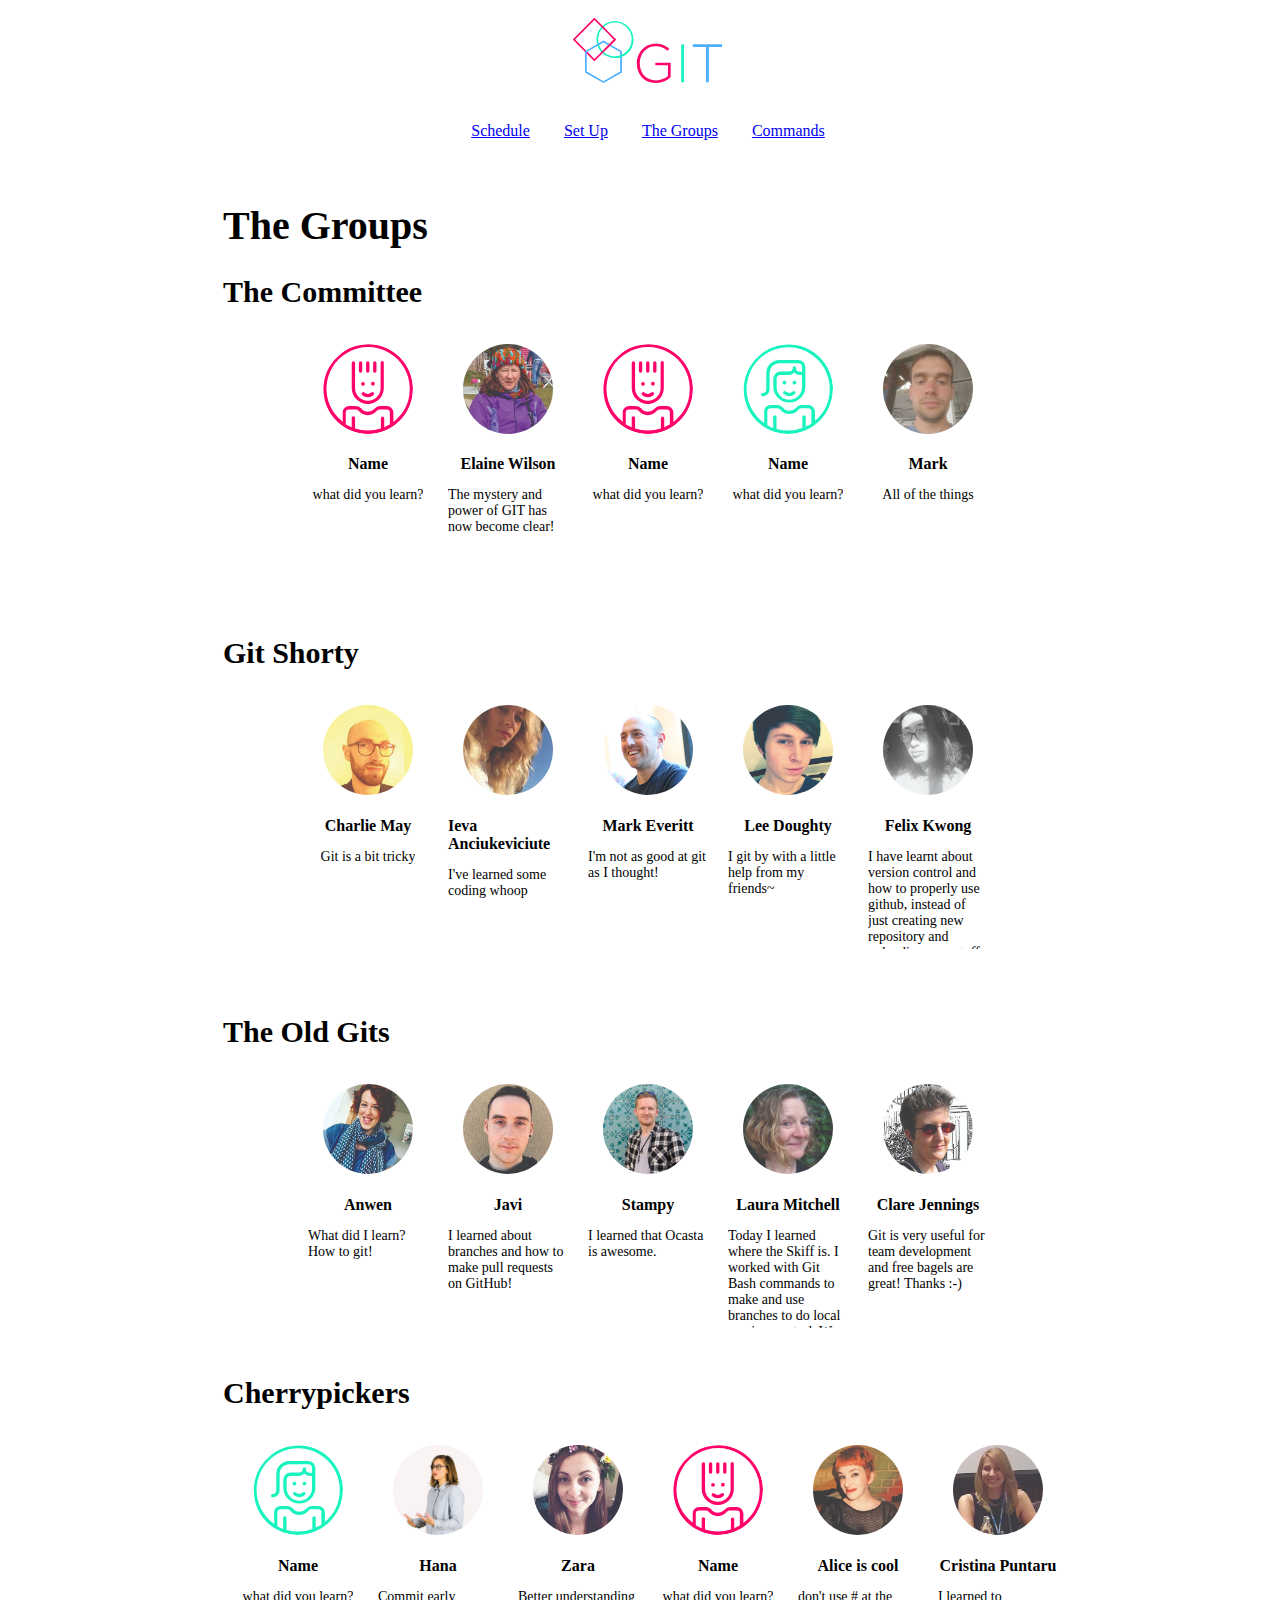
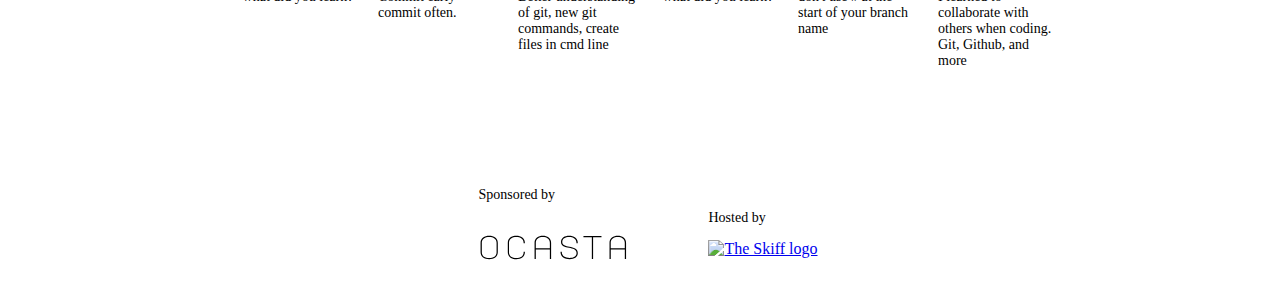
==== groups.html @ 45adce4d "Merge pull request #52 from ocastastudios/lee-group-info" ====
<!DOCTYPE html>
<html>

<head>
    <meta charset="UTF-8">
    <title>codebar Git workshop</title>
    <meta name="author" content="codebar">
    <meta name="description" content="codebar Git workshop">
    <meta name="keywords" content="git codebar workshop version control">
    <link rel="stylesheet" href="https://cdnjs.cloudflare.com/ajax/libs/normalize/8.0.0/normalize.min.css" type="text/css">
    <link rel="stylesheet" href="css/layout.css" type="text/css">
    <link rel="stylesheet" href="css/styles.css" type="text/css">



</head>

<body>
    <header>
        <a href="https://codebar.io/" target="_blank">
            <img src="images/git-logo.svg" alt="" class="logo">
        </a>
        <nav id="nav">
            <ul>
                <li> <a href="index.html">Schedule</a></li>
                <li> <a href="setup.html">Set Up</a></li>
                <li> <a href="groups.html">The Groups</a></li>
                <li> <a href="http://gitforthe.win/commands" target="_blank">Commands</a></li>
            </ul>
        </nav>

    </header>

    <div class="main">

        <section class="groups">

            <!-- your photos are all located in the photos folder.
            path is name followed by surname initial
            eg
            images/photos/cassieE.jpg -->

            <h1>The Groups</h1>

            <h2>The Committee</h2>
            <div class="group group1">
                <div class="person">
                    <img src="images/person2.svg" alt="">
                    <h4>Name</h4>
                    <p>what did you learn?</p>
                </div>
                <div class="person">
                    <img src="images/photos/ElaineP.jpg" alt="Elaine Wilson Photo">
                    <h4>Elaine Wilson</h4>
                    <p>The mystery and power of GIT has now become clear!</p>
                </div>
                <div class="person">
                    <img src="images/person2.svg" alt="">
                    <h4>Name</h4>
                    <p>what did you learn?</p>
                </div>
                <div class="person">
                    <img src="images/person.svg" alt="">
                    <h4>Name</h4>
                    <p>what did you learn?</p>
                </div>
                <div class="person">
                    <img src="images/photos/MarkH.jpg" alt="MarkH">
                    <h4>Mark</h4>
                    <p>All of the things</p>
                </div>
            </div>

            <h2>Git Shorty</h2>
            <div class="group group2">
                <div class="person">
                    <img src="images/photos/CharlieM.jpg" alt="">
                    <h4>Charlie May</h4>
                    <p>Git is a bit tricky</p>
                </div>
                <div class="person">
                    <img src="images/photos/IevaA.jpg" alt="a photo of IevaA">
                    <h4>Ieva Anciukeviciute</h4>
                    <p>I've learned some coding whoop</p>
                </div>
                <div class="person">
                    <img src="images/photos/MarkE.jpg" alt="A photo of Mark Everitt">
                    <h4>Mark Everitt</h4>
                    <p>I'm not as good at git as I thought!</p>
                </div>
                <div class="person">
                    <img src="images/photos/LeeD.jpg" alt="a photo of Lee">
                    <h4>Lee Doughty</h4>
                    <p>I git by with a little help from my friends~</p>
                </div>
                <div class="person">
                    <img src="images/photos/FelixK.jpg" alt="FelixK">
                    <h4>Felix Kwong</h4>
                    <p>I have learnt about version control and how to properly use github, instead of just creating new repository and uploading new stuff</p>
                </div>
            </div>

            <h2>The Old Gits</h2>
            <div class="group group3">
                <div class="person">
                    <img src="images/photos/AnwenW.jpg" alt="">
                    <h4>Anwen</h4>
                    <p>What did I learn? How to git!</p>
                </div>
                <div class="person">
                    <img src="images/photos/javiP.jpg" alt="">
                    <h4>Javi</h4>
                    <p>I learned about branches and how to make pull requests on GitHub!</p>
                </div>
                <div class="person">
                    <img src="images/photos/Stampy.jpg" alt="Stampy's Photo">
                    <h4>Stampy</h4>
                    <p>I learned that Ocasta is awesome.</p>
                </div>
                <div class="person">
                    <img src="images/photos/LauraM.jpg" alt="">
                    <h4>Laura Mitchell</h4>
                    <p>Today I learned where the Skiff is.  I worked with Git Bash commands to make and use branches to do local version control.  We then looked at GutHub as a remote repository and how to use it to work collaboratively.  Our teams used Git Flow to make parallel changes to the Codebar Git workshop website.  Thank you Codebar and all the coaches for giving up your sunny Saturday to teach us :-)</p>
                </div>
                <div class="person">
                    <img src="images/photos/ClareJ.jpg" alt="Clare's photo">
                    <h4>Clare Jennings</h4>
                    <p>Git is very useful for team development and free bagels are great! Thanks :-)</p>
                </div>
            </div>

            <h2 class="cherry">Cherrypickers</h2>
            <div class="group group4">
                <div class="person">
                    <img src="images/person.svg" alt="">
                    <h4>Name</h4>
                    <p>what did you learn?</p>
                </div>
                <div class="person">
                    <img src="images/photos/HannahS.jpg" alt="">
                    <h4>Hana</h4>
                    <p>Commit early commit often.</p>
                </div>
                <div class="person">
                    <img src="images/photos/ZaraS.jpg" alt="Profile image of Zara Syversen">
                    <h4>Zara</h4>
                    <p>Better understanding of git, new git commands, create files in cmd line</p>
                </div>
                <div class="person">
                    <img src="images/person2.svg" alt="">
                    <h4>Name</h4>
                    <p>what did you learn?</p>
                </div>
                <div class="person">
                    <img src="images/photos/AliceB.jpg" alt="a photo of a wonderful person">
                    <h4>Alice is cool</h4>
                    <p>don't use # at the start of your branch name</p>
                </div>
                <div class="person">
                    <img src="images/photos/CristinaP.jpg" alt="Cristina Puntaru">
                    <h4>Cristina Puntaru</h4>
                    <p>I learned to collaborate with others when coding. Git, Github, and more</p>
                </div>
            </div>

        </section>
    </div>

    <footer>
        <div class="footer-logo">
            <p>Sponsored by</p>
            <a href="https://ocasta.com/" target="_blank">
                <img src="images/ocasta-logo.svg" alt="Ocasta logo" class="logo">
            </a>
        </div>
        <div class="footer-logo">
            <p>Hosted by</p>
            <a href="https://www.theskiff.org/" target="_blank">
                <img src="images/theskiff-logo.png" alt="The Skiff logo" class="logo">
            </a>
        </div>
    </footer>
    <script src="js/nav.js"></script>
</body>

</html>
---- css/layout.css ----
@import url('https://fonts.googleapis.com/css?family=Montserrat:400,600');

/*------------------Global---------------------*/

body {
    font-size: 100%;
    min-height: 100vh;
    width: 100vw;
}

h1 {
    font-size: 2.5em;
}

h2 {
    font-size: 1.875em;
}

p {
    font-size: 0.875em;
}

.main {
    padding-top: 20px;
    width: 90%;
    max-width: 850px;
    margin: 0 auto;
}


/*------------------Header / Nav ---------------------*/

header {
    position: sticky;
    width: 100%;
    background-color: #ffffff;
    top: 0;
    padding-top: 10px;
    display: flex;
    justify-content: space-around;
    align-items: center;
    flex-direction: column;
}

.logo {
    width: 150px;
}

nav {
    width: 100%;
    height: auto;
    margin-top: 20px;
    display: flex;
    justify-content: center;
    align-items: center;
}

nav ul li {
    float: left;
    list-style-type: none;
}

nav ul,
nav ul li {
    padding: 0;
    margin: 0;
}

nav ul li a {
    display: block;
    padding: 15px;
    margin-left: 2px;
    margin-right: 2px;
}


/*------------------Footer---------------------*/

footer {
    margin-top: 50px;
    width: 100%;
    display: flex;
    justify-content: center;
    align-items: center;
}

.footer-logo {
    padding: 10px 40px;
}


/*------------------Schedule---------------------*/

.schedule {
    border: solid 4px #384449;
    border-radius: 10px;
    display: grid;
    grid-gap: 2px;
    grid-template: repeat(18, 1fr)/ 100px auto;
}

.times {
    grid-column: 1;
    grid-row: 1 / -1;
    display: flex;
    align-items: center;
    justify-content: space-around;
    flex-direction: column;
    background-color: #ffffff;
}

.time:nth-of-type(1) {
    border-top-left-radius: 5px;
    border-top: none;
}

.time:nth-of-type(9) {
    border-bottom-left-radius: 5px;
}

.session {
    display: flex;
    align-items: center;
    justify-content: center;
}

.coffee {
    grid-column: 2;
    grid-row: 2/3;
}

.morning {
    grid-column: 2;
    grid-row: 3/10;
}

.lunch {
    grid-column: 2;
    grid-row: 9/11;
}

.afternoon {
    grid-column: 2;
    grid-row: 11/17;
}

.drinks {
    grid-column: 2;
    grid-row: 17/19;
}

.time {
    margin: 0;
    padding: 0.5rem;
    text-transform: uppercase;
    text-align: center;
    padding: 0.5rem 0 0.5rem;
    padding: 0.5rem 0;
    grid-column: 1 / span 1;
    grid-row: span 2;
}


/*------------------Groups---------------------*/

.group {
    display: flex;
    justify-content: center;
    align-content: space-between;
    flex-wrap: wrap;
}

.person {
    display: flex;
    justify-content: flex-start;
    align-items: center;
    flex-direction: column;
    padding: 10px;
    min-width: 120px;
    width: 14%;
}

.person h4 {
    margin-bottom: 0px;
}

.person img {
    max-width: 90px;
    border-radius: 50%;
}

.person p {
    height: 100px;
    overflow: scroll;
}
---- css/styles.css ----
/* ==========================================================================

   How you style the page is up to you. Look to the design guides for help or just wing it!
   We've sorted the layout for you, you lucky things, so treat this like a coloring book.

   Remember, the most important bit today is learning about git (don't get too hung up on perfection)

   Here's some bits that will come in handy.

   ----Colours!----

   Blue - #4bafff
   Green - #19f3be
   Pink - #ff036a
   Dark Grey - #37444a

   ----Font stuff!----

   font-family: 'Montserrat', sans-serif;

   font-weight: 400;
   font-weight: 600;

   ----CSS properties----

   border-bottom: #19f3be 4px solid;
   background-color: #ff036a;
   color: #37444a;


   ========================================================================== */


/*------------------Global Styles---------------------*/


/* body {}

h1,
h2,
h3,
h4 {}

p {}

a {} */


/*------------------Header and Nav---------------------*/


/* header {}

nav {}

nav ul li {}

nav ul li a {}

nav ul li a:hover {} */


/* use both of these classes to style the active nav link */


/* nav ul li a:active {}

.active {} */


/*------------------Schedule---------------------*/


/* .schedule {}

.time {}

.coffee {}

.morning {}

.lunch {}

.afternoon {}

.drinks {}

.time {} */

/*------------------Setup page---------------------*/
/*

div.setup a {}

div.setup strong {}

div.setup code {}

*/


/*------------------Group 1---------------------*/


/*.groups h2:nth-of-type(1) {}

.group1 {}

.group1 .person {}

.group1 .person h4 {}

.group1 .person img {} */


/*------------------Group 2---------------------*/

/* .groups h2:nth-of-type(2) {}

.group2 {}

.group2 .person {}

.group2 .person h4 {}

.group2 .person img {} */


/*------------------Group 3---------------------*/

/* .groups h2:nth-of-type(3) {}

.group3 {}

.group3 .person {}

.group3 .person h4 {}

.group3 .person img {} */


/*------------------Group 4---------------------*/

/* .groups h2:nth-of-type(4) {}

.group4 {}

.group4 .person {}

.group4 .person h4 {}

.group4 .person img {} */

/*------------------Footer---------------------*/


/* footer {}

.footer-logo {} */
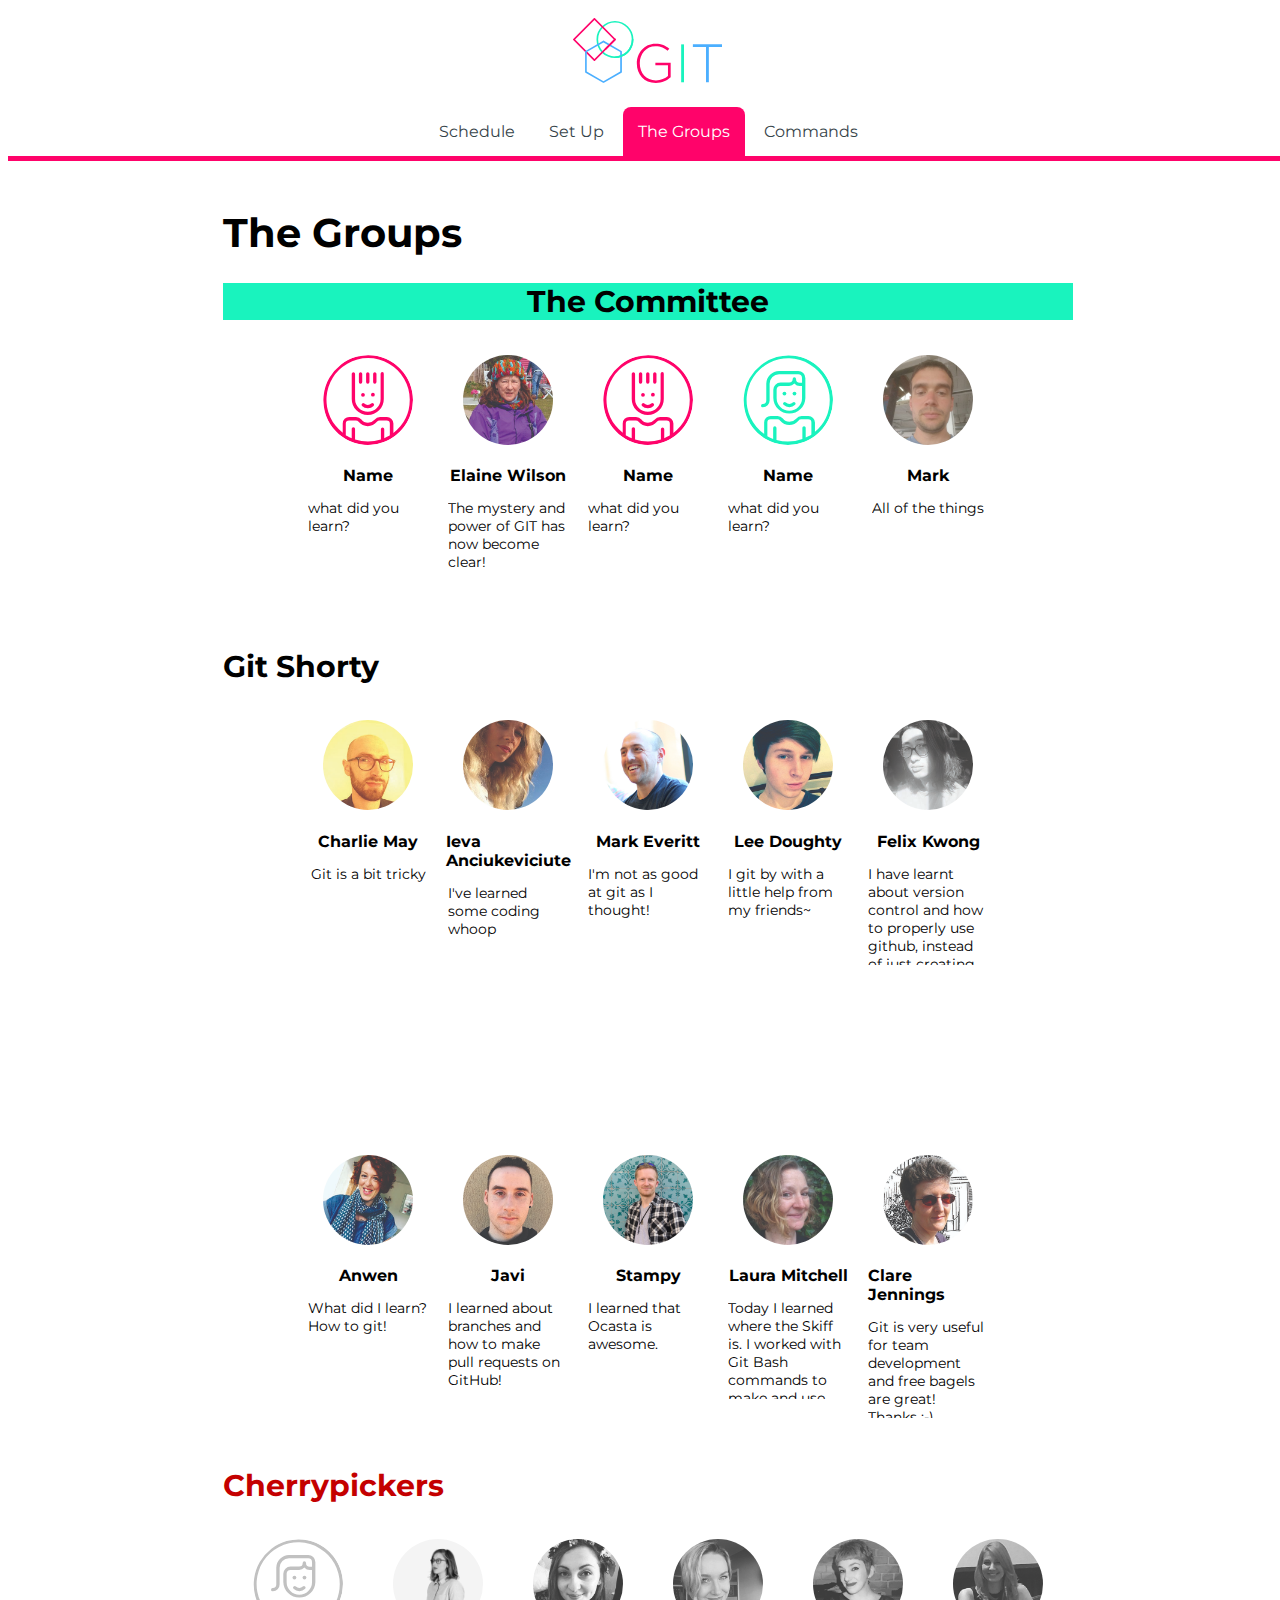
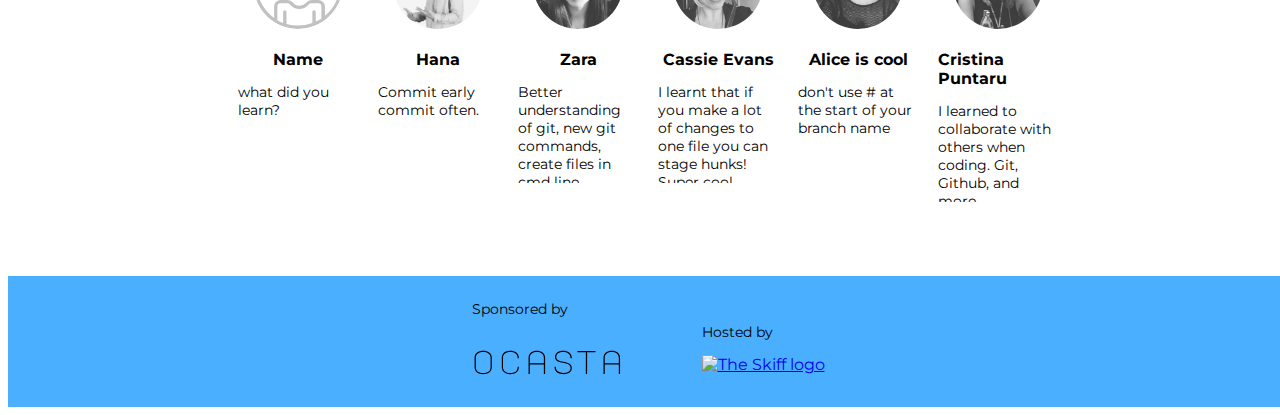
==== commit 0532fd32: "Merge pull request #56 from ocastastudios/cassie#17" ====
--- a/groups.html
+++ b/groups.html
@@ -147,9 +147,9 @@
                     <p>Better understanding of git, new git commands, create files in cmd line</p>
                 </div>
                 <div class="person">
-                    <img src="images/person2.svg" alt="">
-                    <h4>Name</h4>
-                    <p>what did you learn?</p>
+                    <img src="images/photos/CassieE.jpg" alt="Photo of Cassie">
+                    <h4>Cassie Evans</h4>
+                    <p>I learnt that if you make a lot of changes to one file you can stage hunks! Super cool.</p>
                 </div>
                 <div class="person">
                     <img src="images/photos/AliceB.jpg" alt="a photo of a wonderful person">
--- a/css/styles.css
+++ b/css/styles.css
@@ -1,4 +1,4 @@
- /* ==========================================================================
+/* ==========================================================================
 
    How you style the page is up to you. Look to the design guides for help or just wing it!
    We've sorted the layout for you, you lucky things, so treat this like a coloring book.
@@ -33,8 +33,9 @@
 
 /*------------------Global Styles---------------------*/
 
-
-/* body {}
+body {
+  font-family: Montserrat, arial, sans-serif;
+}
 
 h1,
 h2,
@@ -43,66 +44,110 @@
 
 p {}
 
-a {} */
+a {}
 
 
 /*------------------Header and Nav---------------------*/
 
-
-/* header {}
-
-nav {}
+header {}
+
+nav {
+  border-bottom: 5px solid #ff036a;
+}
 
 nav ul li {}
 
-nav ul li a {}
-
-nav ul li a:hover {} */
+nav ul li a {
+  color: #37444a;
+  text-decoration: none;
+}
+
+nav ul li a:hover {
+  color: #ffffff;
+  background-color: #ff036a;
+  border-radius: 0.5em 0.5em 0 0;
+}
 
 
 /* use both of these classes to style the active nav link */
 
 
-/* nav ul li a:active {}
-
-.active {} */
+nav ul li a:active {
+  color: #ffffff;
+  background-color: #ff036a;
+  border-radius: 0.5em 0.5em 0 0;
+  padding-top: 2px;
+}
+
+.active {
+  color: #ffffff;
+  background-color: #ff036a;
+  border-radius: 0.5em 0.5em 0 0;
+}
 
 
 /*------------------Schedule---------------------*/
 
-
-/* .schedule {}
-
-.time {}
-
-.coffee {}
-
-.morning {}
-
-.lunch {}
-
-.afternoon {}
-
-.drinks {}
-
-.time {} */
+.schedule {
+    background-color: #ffffff;
+}
+
+.schedule p {
+    font-size: 1em;
+}
+
+.time {
+    background-color: #37444a;
+    color: #ffffff;
+}
+
+.coffee {
+    background-color: #4bafff;
+}
+
+.morning {
+    background-color: #19f3be;
+}
+
+.lunch {
+    background-color: #ff036a;
+    color: #ffffff;
+}
+
+.afternoon {
+    background-color: #19f3be;
+}
+
+.drinks {
+    background: #4bafff;
+}
+
 
 /*------------------Setup page---------------------*/
-/*
-
-div.setup a {}
-
-div.setup strong {}
-
-div.setup code {}
-
-*/
+
+
+div.setup a {
+  color: #ff036a;
+}
+
+div.setup strong {
+  background-color: #4bafff;
+}
+
+div.setup code {
+  font-style: italic;
+}
+
+
 
 
 /*------------------Group 1---------------------*/
 
 
-/*.groups h2:nth-of-type(1) {}
+.groups h2:nth-of-type(1) {
+  background-color: #19f3be;
+  text-align: center;
+}
 
 .group1 {}
 
@@ -110,11 +155,12 @@
 
 .group1 .person h4 {}
 
-.group1 .person img {} */
+.group1 .person img {}
 
 
 /*------------------Group 2---------------------*/
 
+
 /* .groups h2:nth-of-type(2) {}
 
 .group2 {}
@@ -128,7 +174,26 @@
 
 /*------------------Group 3---------------------*/
 
-/* .groups h2:nth-of-type(3) {}
+
+ .groups h2:nth-of-type(3) {
+   text-transform: uppercase;
+   font-size: 3rem;
+   color: turquoise;  
+   transform: scale(0);
+   animation: size-bigger 1s infinite;
+   transform-origin: left;
+  }
+
+  @keyframes size-bigger {
+
+    50% {
+      transform: scale(1);
+    }
+
+    100% {
+      transform: scale(0);
+    }
+  }
 
 .group3 {}
 
@@ -136,24 +201,34 @@
 
 .group3 .person h4 {}
 
-.group3 .person img {} */
+.group3 .person img {} 
 
 
 /*------------------Group 4---------------------*/
 
+
 /* .groups h2:nth-of-type(4) {}
 
 .group4 {}
 
 .group4 .person {}
 
-.group4 .person h4 {}
-
-.group4 .person img {} */
+.group4 .person h4 {}*/
+
+.group4 .person img {
+  filter:grayscale(100%);
+} 
+.group4 .person img:hover {
+  filter: hue-rotate(-150deg)
+}
+.cherry {
+  color: #c40000;
+}
+
 
 /*------------------Footer---------------------*/
 
-
-/* footer {}
-
-.footer-logo {} */
+footer {
+  background-color: #4bafff;
+}
+.footer-logo {}
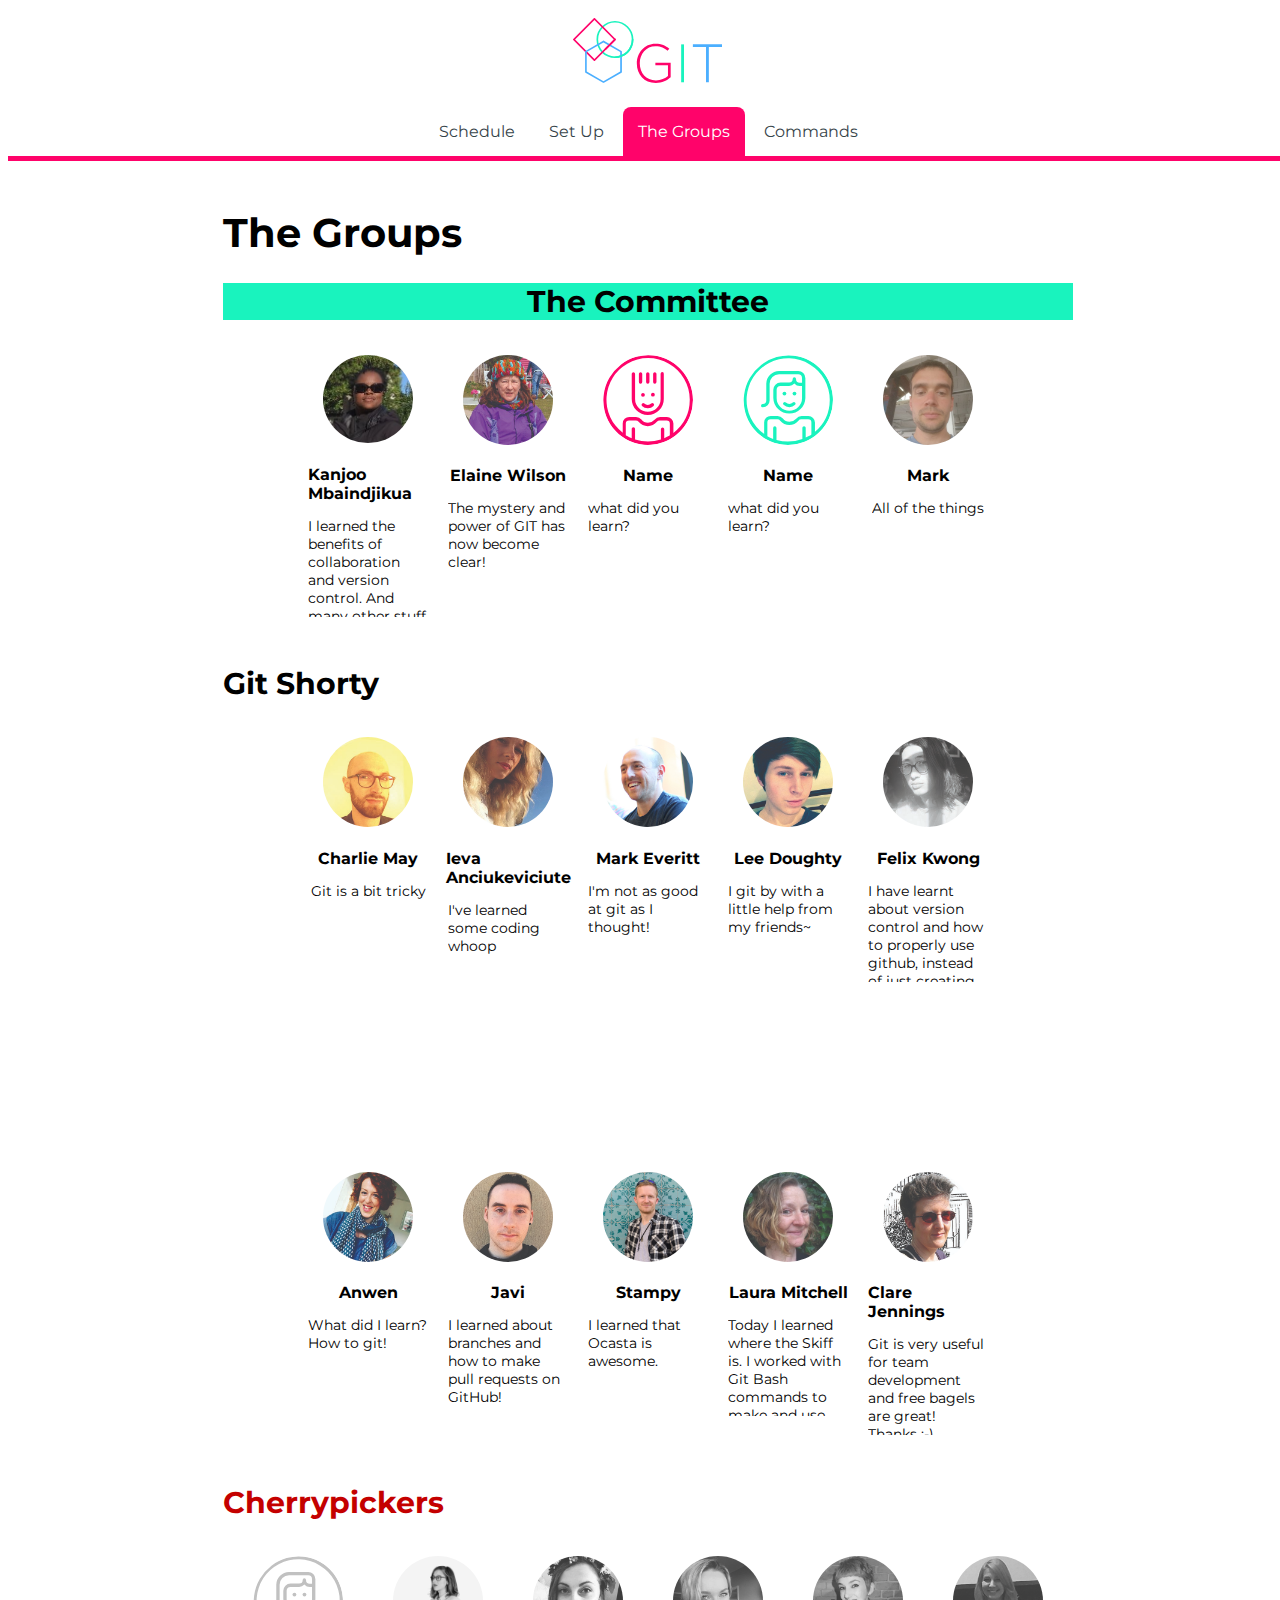
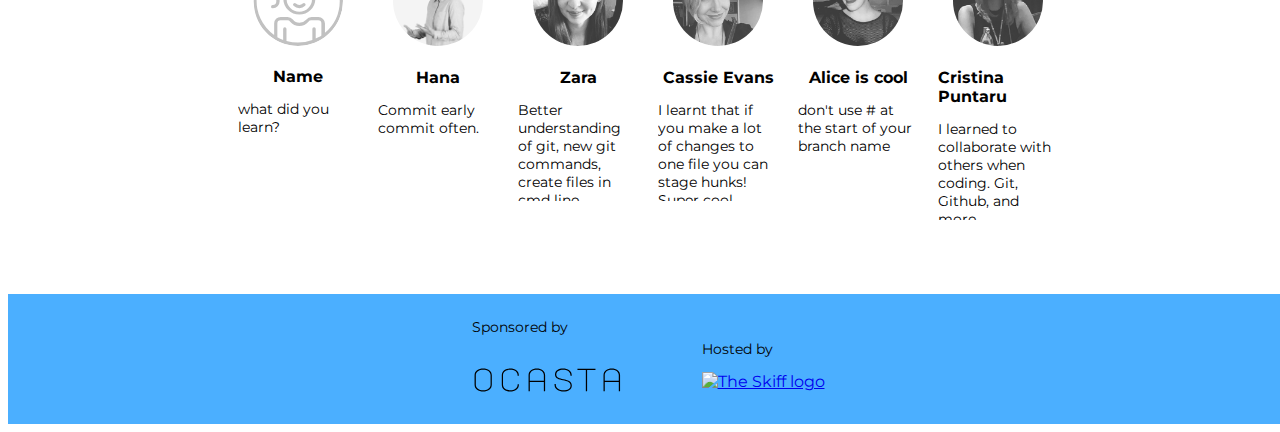
==== commit 6a5449f6: "Merge pull request #55 from ocastastudios/ticket17-Kanjoo" ====
--- a/groups.html
+++ b/groups.html
@@ -45,9 +45,9 @@
             <h2>The Committee</h2>
             <div class="group group1">
                 <div class="person">
-                    <img src="images/person2.svg" alt="">
-                    <h4>Name</h4>
-                    <p>what did you learn?</p>
+                    <img src="images/photos/KanjooM.jpg" alt="Kanjoo Mbaindjikua">
+                    <h4>Kanjoo Mbaindjikua</h4>
+                    <p>I learned the benefits of collaboration and version control. And many other stuff that I can't put into words.</p>
                 </div>
                 <div class="person">
                     <img src="images/photos/ElaineP.jpg" alt="Elaine Wilson Photo">
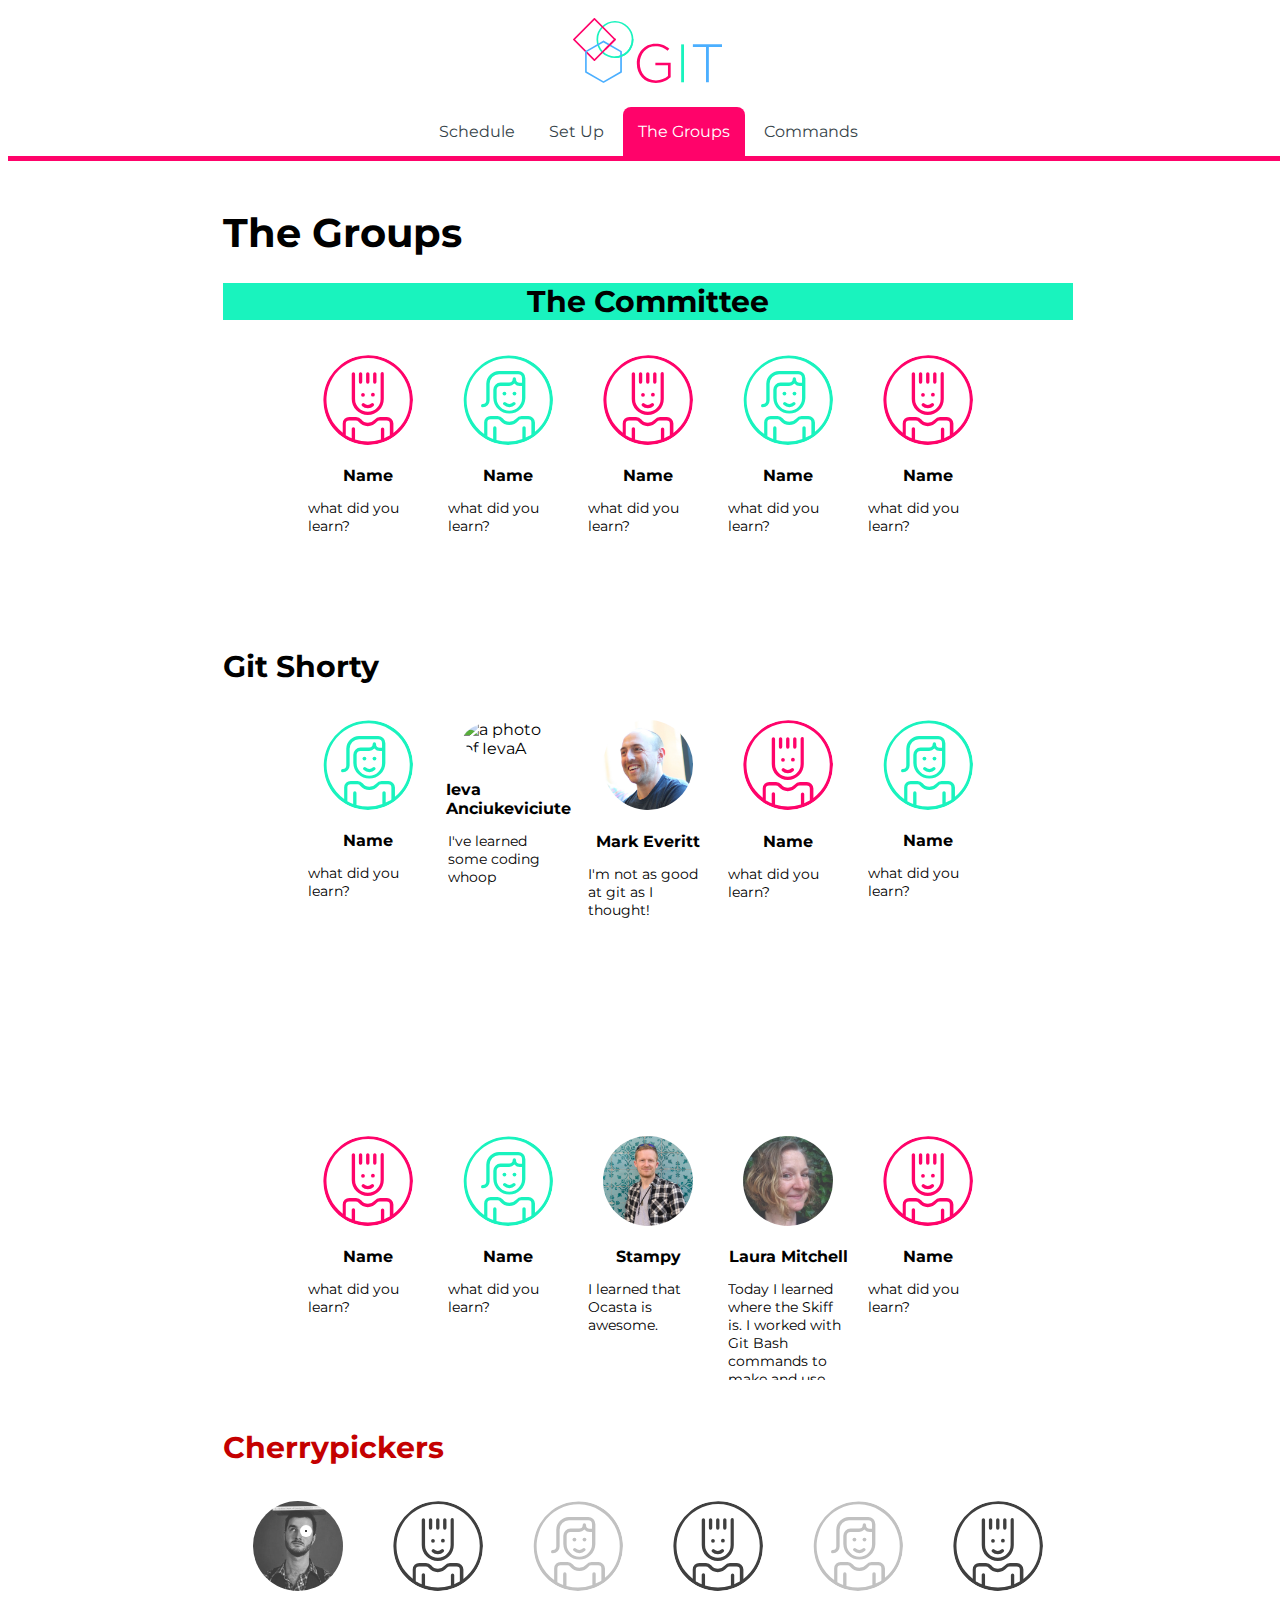
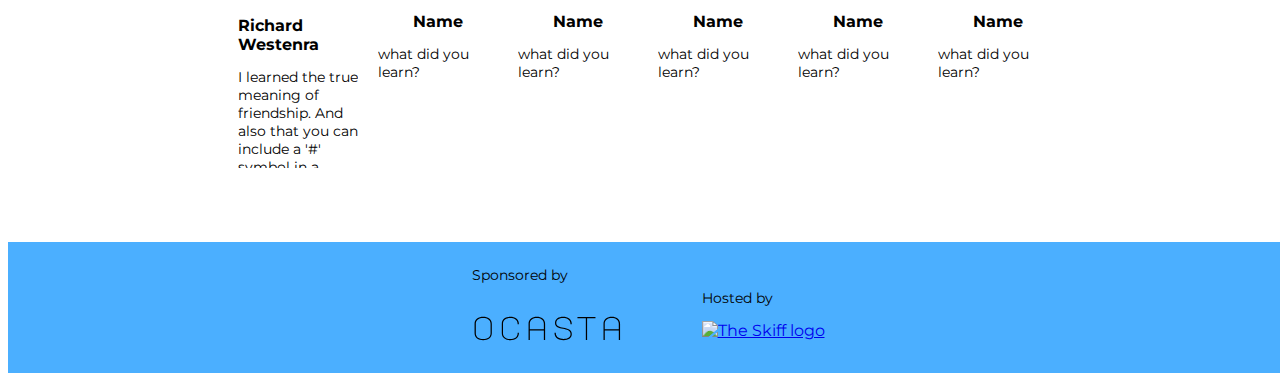
==== commit 2eaa6e3f: "Add Richard Westenra to Groups page" ====
--- a/groups.html
+++ b/groups.html
@@ -45,41 +45,41 @@
             <h2>The Committee</h2>
             <div class="group group1">
                 <div class="person">
-                    <img src="images/photos/KanjooM.jpg" alt="Kanjoo Mbaindjikua">
-                    <h4>Kanjoo Mbaindjikua</h4>
-                    <p>I learned the benefits of collaboration and version control. And many other stuff that I can't put into words.</p>
-                </div>
-                <div class="person">
-                    <img src="images/photos/ElaineP.jpg" alt="Elaine Wilson Photo">
-                    <h4>Elaine Wilson</h4>
-                    <p>The mystery and power of GIT has now become clear!</p>
-                </div>
-                <div class="person">
-                    <img src="images/person2.svg" alt="">
-                    <h4>Name</h4>
-                    <p>what did you learn?</p>
-                </div>
-                <div class="person">
-                    <img src="images/person.svg" alt="">
-                    <h4>Name</h4>
-                    <p>what did you learn?</p>
-                </div>
-                <div class="person">
-                    <img src="images/photos/MarkH.jpg" alt="MarkH">
-                    <h4>Mark</h4>
-                    <p>All of the things</p>
+                    <img src="images/person2.svg" alt="">
+                    <h4>Name</h4>
+                    <p>what did you learn?</p>
+                </div>
+                <div class="person">
+                    <img src="images/person.svg" alt="">
+                    <h4>Name</h4>
+                    <p>what did you learn?</p>
+                </div>
+                <div class="person">
+                    <img src="images/person2.svg" alt="">
+                    <h4>Name</h4>
+                    <p>what did you learn?</p>
+                </div>
+                <div class="person">
+                    <img src="images/person.svg" alt="">
+                    <h4>Name</h4>
+                    <p>what did you learn?</p>
+                </div>
+                <div class="person">
+                    <img src="images/person2.svg" alt="">
+                    <h4>Name</h4>
+                    <p>what did you learn?</p>
                 </div>
             </div>
 
             <h2>Git Shorty</h2>
             <div class="group group2">
                 <div class="person">
-                    <img src="images/photos/CharlieM.jpg" alt="">
-                    <h4>Charlie May</h4>
-                    <p>Git is a bit tricky</p>
-                </div>
-                <div class="person">
-                    <img src="images/photos/IevaA.jpg" alt="a photo of IevaA">
+                    <img src="images/person.svg" alt="">
+                    <h4>Name</h4>
+                    <p>what did you learn?</p>
+                </div>
+                <div class="person">
+                    <img src="images/photos/IevaA.img" alt="a photo of IevaA">
                     <h4>Ieva Anciukeviciute</h4>
                     <p>I've learned some coding whoop</p>
                 </div>
@@ -89,28 +89,28 @@
                     <p>I'm not as good at git as I thought!</p>
                 </div>
                 <div class="person">
-                    <img src="images/photos/LeeD.jpg" alt="a photo of Lee">
-                    <h4>Lee Doughty</h4>
-                    <p>I git by with a little help from my friends~</p>
-                </div>
-                <div class="person">
-                    <img src="images/photos/FelixK.jpg" alt="FelixK">
-                    <h4>Felix Kwong</h4>
-                    <p>I have learnt about version control and how to properly use github, instead of just creating new repository and uploading new stuff</p>
+                    <img src="images/person2.svg" alt="">
+                    <h4>Name</h4>
+                    <p>what did you learn?</p>
+                </div>
+                <div class="person">
+                    <img src="images/person.svg" alt="">
+                    <h4>Name</h4>
+                    <p>what did you learn?</p>
                 </div>
             </div>
 
             <h2>The Old Gits</h2>
             <div class="group group3">
                 <div class="person">
-                    <img src="images/photos/AnwenW.jpg" alt="">
-                    <h4>Anwen</h4>
-                    <p>What did I learn? How to git!</p>
-                </div>
-                <div class="person">
-                    <img src="images/photos/javiP.jpg" alt="">
-                    <h4>Javi</h4>
-                    <p>I learned about branches and how to make pull requests on GitHub!</p>
+                    <img src="images/person2.svg" alt="">
+                    <h4>Name</h4>
+                    <p>what did you learn?</p>
+                </div>
+                <div class="person">
+                    <img src="images/person.svg" alt="">
+                    <h4>Name</h4>
+                    <p>what did you learn?</p>
                 </div>
                 <div class="person">
                     <img src="images/photos/Stampy.jpg" alt="Stampy's Photo">
@@ -123,43 +123,74 @@
                     <p>Today I learned where the Skiff is.  I worked with Git Bash commands to make and use branches to do local version control.  We then looked at GutHub as a remote repository and how to use it to work collaboratively.  Our teams used Git Flow to make parallel changes to the Codebar Git workshop website.  Thank you Codebar and all the coaches for giving up your sunny Saturday to teach us :-)</p>
                 </div>
                 <div class="person">
-                    <img src="images/photos/ClareJ.jpg" alt="Clare's photo">
-                    <h4>Clare Jennings</h4>
-                    <p>Git is very useful for team development and free bagels are great! Thanks :-)</p>
+                    <img src="images/person2.svg" alt="">
+                    <h4>Name</h4>
+                    <p>what did you learn?</p>
                 </div>
             </div>
 
             <h2 class="cherry">Cherrypickers</h2>
             <div class="group group4">
                 <div class="person">
-                    <img src="images/person.svg" alt="">
-                    <h4>Name</h4>
-                    <p>what did you learn?</p>
-                </div>
-                <div class="person">
-                    <img src="images/photos/HannahS.jpg" alt="">
-                    <h4>Hana</h4>
-                    <p>Commit early commit often.</p>
-                </div>
-                <div class="person">
-                    <img src="images/photos/ZaraS.jpg" alt="Profile image of Zara Syversen">
-                    <h4>Zara</h4>
-                    <p>Better understanding of git, new git commands, create files in cmd line</p>
-                </div>
-                <div class="person">
-                    <img src="images/photos/CassieE.jpg" alt="Photo of Cassie">
-                    <h4>Cassie Evans</h4>
-                    <p>I learnt that if you make a lot of changes to one file you can stage hunks! Super cool.</p>
-                </div>
-                <div class="person">
-                    <img src="images/photos/AliceB.jpg" alt="a photo of a wonderful person">
-                    <h4>Alice is cool</h4>
-                    <p>don't use # at the start of your branch name</p>
-                </div>
-                <div class="person">
-                    <img src="images/photos/CristinaP.jpg" alt="Cristina Puntaru">
-                    <h4>Cristina Puntaru</h4>
-                    <p>I learned to collaborate with others when coding. Git, Github, and more</p>
+                    <style>
+                        .richardwestenra {
+                            position: relative;
+                            z-index: -1;
+                        }
+                        .richardwestenra:before,
+                        .richardwestenra:after {
+                            content: '';
+                            background: black;
+                            border-radius: 50%;
+                            height: 2px;
+                            width: 2px;
+                            position: absolute;
+                            top: 30%;
+                            box-shadow: 0 0 0 5px white;
+                            animation: richard infinite linear 0.5s alternate;
+                        }
+                        .richardwestenra:before {
+                            left: 42%;
+                        }
+                        .richardwestenra:after {
+                            left: 58%;
+                            top: 31%;
+                        }
+                        @keyframes richard {
+                            from { box-shadow: 0 0 0 5px white; }
+                            to { box-shadow: 0 0 0 6px white; }
+                        }
+                    </style>
+                    <div class="richardwestenra">
+                        <img src="images/photos/richardW.jpg" alt="Richard Westenra">
+                    </div>
+                    <h4>Richard Westenra</h4>
+                    <p>I learned the true meaning of friendship. And also that you can include a '#' symbol in a branch name and it's okay.</p>
+                </div>
+                <div class="person">
+                    <img src="images/person2.svg" alt="">
+                    <h4>Name</h4>
+                    <p>what did you learn?</p>
+                </div>
+                <div class="person">
+                    <img src="images/person.svg" alt="">
+                    <h4>Name</h4>
+                    <p>what did you learn?</p>
+                </div>
+                <div class="person">
+                    <img src="images/person2.svg" alt="">
+                    <h4>Name</h4>
+                    <p>what did you learn?</p>
+                </div>
+                <div class="person">
+                    <img src="images/person.svg" alt="">
+                    <h4>Name</h4>
+                    <p>what did you learn?</p>
+                </div>
+                <div class="person">
+                    <img src="images/person2.svg" alt="">
+                    <h4>Name</h4>
+                    <p>what did you learn?</p>
                 </div>
             </div>
 
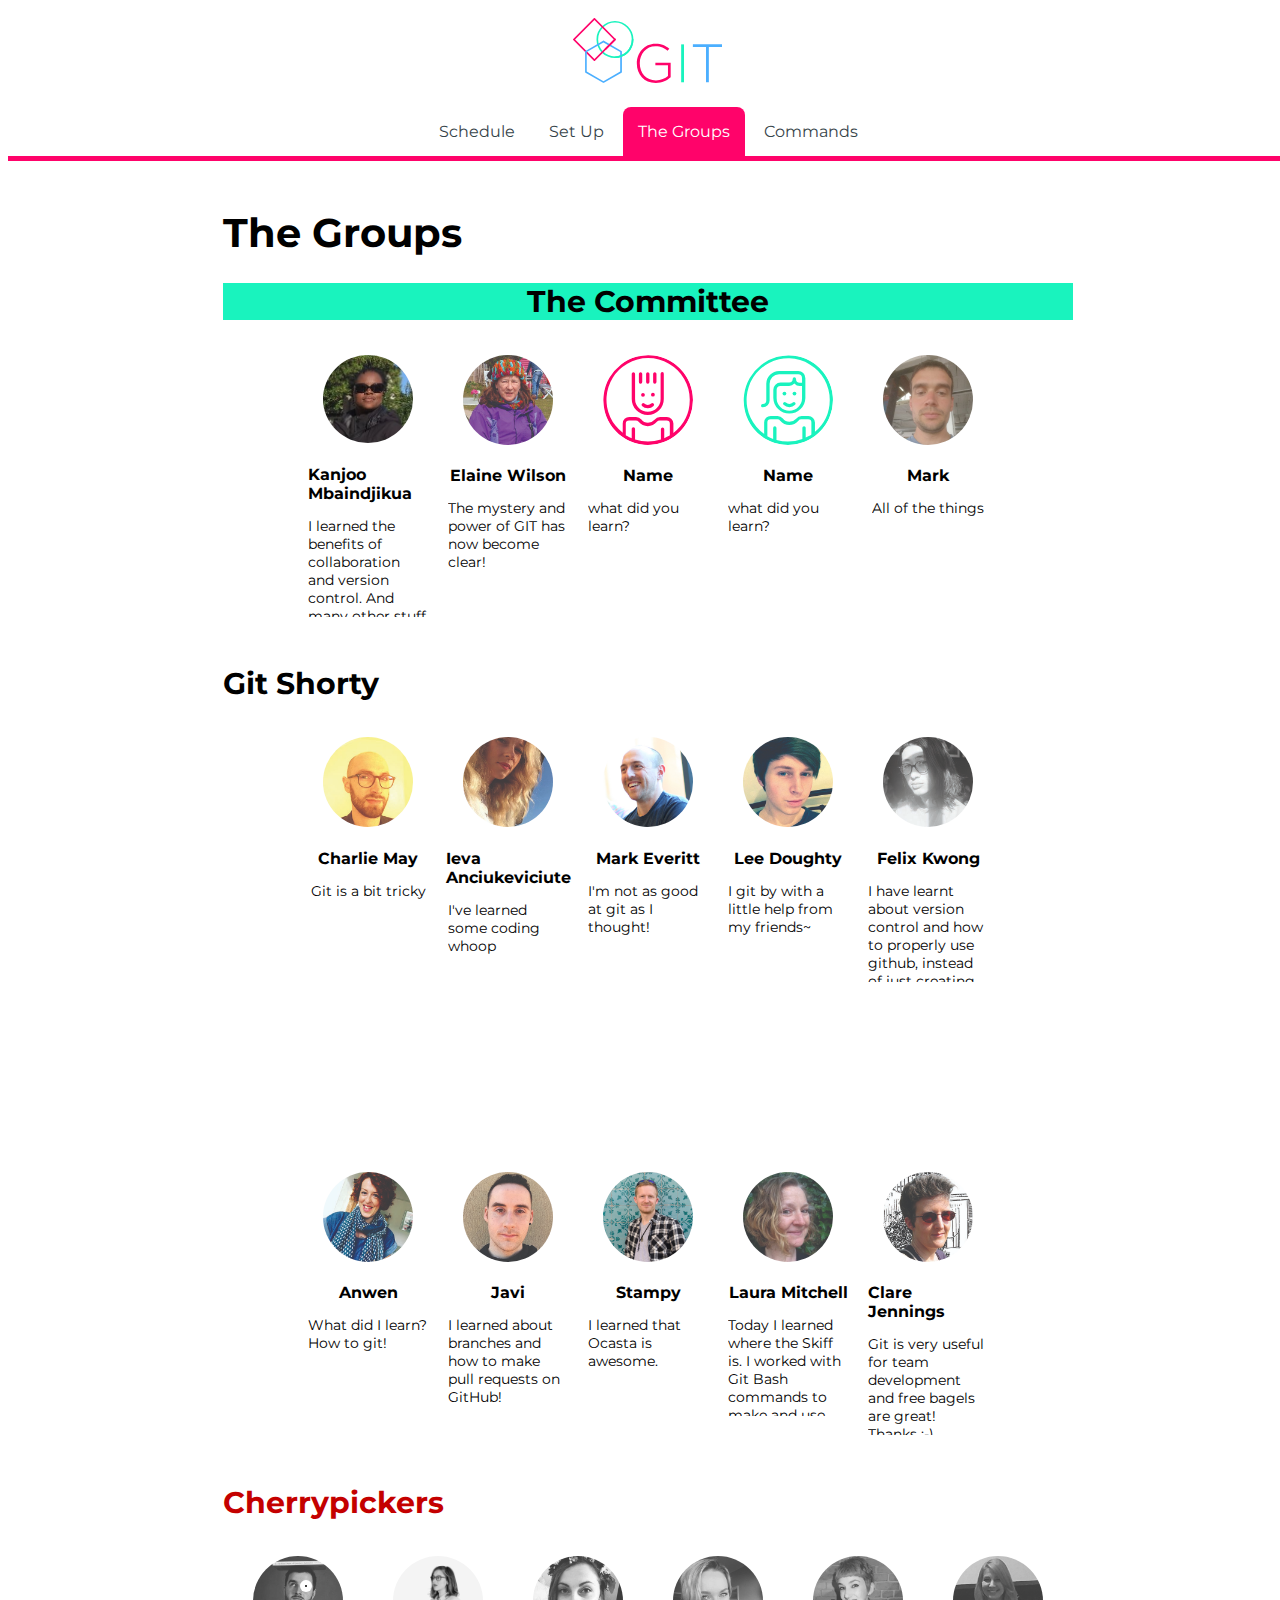
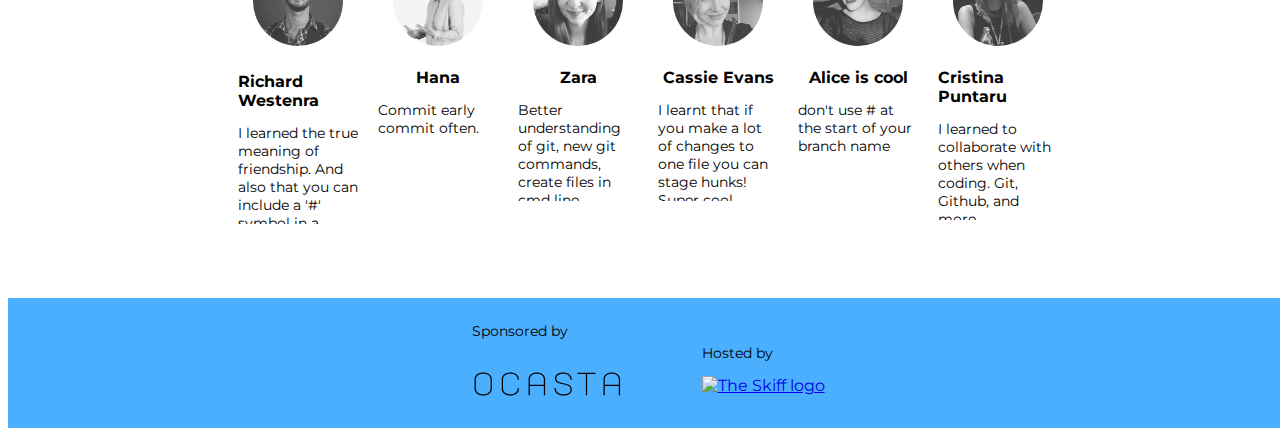
==== commit cca45661: "Merge pull request #58 from ocastastudios/feature/richardwestenra-2" ====
--- a/groups.html
+++ b/groups.html
@@ -45,6 +45,16 @@
             <h2>The Committee</h2>
             <div class="group group1">
                 <div class="person">
+                    <img src="images/photos/KanjooM.jpg" alt="Kanjoo Mbaindjikua">
+                    <h4>Kanjoo Mbaindjikua</h4>
+                    <p>I learned the benefits of collaboration and version control. And many other stuff that I can't put into words.</p>
+                </div>
+                <div class="person">
+                    <img src="images/photos/ElaineP.jpg" alt="Elaine Wilson Photo">
+                    <h4>Elaine Wilson</h4>
+                    <p>The mystery and power of GIT has now become clear!</p>
+                </div>
+                <div class="person">
                     <img src="images/person2.svg" alt="">
                     <h4>Name</h4>
                     <p>what did you learn?</p>
@@ -55,31 +65,21 @@
                     <p>what did you learn?</p>
                 </div>
                 <div class="person">
-                    <img src="images/person2.svg" alt="">
-                    <h4>Name</h4>
-                    <p>what did you learn?</p>
-                </div>
-                <div class="person">
-                    <img src="images/person.svg" alt="">
-                    <h4>Name</h4>
-                    <p>what did you learn?</p>
-                </div>
-                <div class="person">
-                    <img src="images/person2.svg" alt="">
-                    <h4>Name</h4>
-                    <p>what did you learn?</p>
+                    <img src="images/photos/MarkH.jpg" alt="MarkH">
+                    <h4>Mark</h4>
+                    <p>All of the things</p>
                 </div>
             </div>
 
             <h2>Git Shorty</h2>
             <div class="group group2">
                 <div class="person">
-                    <img src="images/person.svg" alt="">
-                    <h4>Name</h4>
-                    <p>what did you learn?</p>
-                </div>
-                <div class="person">
-                    <img src="images/photos/IevaA.img" alt="a photo of IevaA">
+                    <img src="images/photos/CharlieM.jpg" alt="">
+                    <h4>Charlie May</h4>
+                    <p>Git is a bit tricky</p>
+                </div>
+                <div class="person">
+                    <img src="images/photos/IevaA.jpg" alt="a photo of IevaA">
                     <h4>Ieva Anciukeviciute</h4>
                     <p>I've learned some coding whoop</p>
                 </div>
@@ -89,28 +89,28 @@
                     <p>I'm not as good at git as I thought!</p>
                 </div>
                 <div class="person">
-                    <img src="images/person2.svg" alt="">
-                    <h4>Name</h4>
-                    <p>what did you learn?</p>
-                </div>
-                <div class="person">
-                    <img src="images/person.svg" alt="">
-                    <h4>Name</h4>
-                    <p>what did you learn?</p>
+                    <img src="images/photos/LeeD.jpg" alt="a photo of Lee">
+                    <h4>Lee Doughty</h4>
+                    <p>I git by with a little help from my friends~</p>
+                </div>
+                <div class="person">
+                    <img src="images/photos/FelixK.jpg" alt="FelixK">
+                    <h4>Felix Kwong</h4>
+                    <p>I have learnt about version control and how to properly use github, instead of just creating new repository and uploading new stuff</p>
                 </div>
             </div>
 
             <h2>The Old Gits</h2>
             <div class="group group3">
                 <div class="person">
-                    <img src="images/person2.svg" alt="">
-                    <h4>Name</h4>
-                    <p>what did you learn?</p>
-                </div>
-                <div class="person">
-                    <img src="images/person.svg" alt="">
-                    <h4>Name</h4>
-                    <p>what did you learn?</p>
+                    <img src="images/photos/AnwenW.jpg" alt="">
+                    <h4>Anwen</h4>
+                    <p>What did I learn? How to git!</p>
+                </div>
+                <div class="person">
+                    <img src="images/photos/javiP.jpg" alt="">
+                    <h4>Javi</h4>
+                    <p>I learned about branches and how to make pull requests on GitHub!</p>
                 </div>
                 <div class="person">
                     <img src="images/photos/Stampy.jpg" alt="Stampy's Photo">
@@ -123,9 +123,9 @@
                     <p>Today I learned where the Skiff is.  I worked with Git Bash commands to make and use branches to do local version control.  We then looked at GutHub as a remote repository and how to use it to work collaboratively.  Our teams used Git Flow to make parallel changes to the Codebar Git workshop website.  Thank you Codebar and all the coaches for giving up your sunny Saturday to teach us :-)</p>
                 </div>
                 <div class="person">
-                    <img src="images/person2.svg" alt="">
-                    <h4>Name</h4>
-                    <p>what did you learn?</p>
+                    <img src="images/photos/ClareJ.jpg" alt="Clare's photo">
+                    <h4>Clare Jennings</h4>
+                    <p>Git is very useful for team development and free bagels are great! Thanks :-)</p>
                 </div>
             </div>
 
@@ -168,29 +168,29 @@
                     <p>I learned the true meaning of friendship. And also that you can include a '#' symbol in a branch name and it's okay.</p>
                 </div>
                 <div class="person">
-                    <img src="images/person2.svg" alt="">
-                    <h4>Name</h4>
-                    <p>what did you learn?</p>
-                </div>
-                <div class="person">
-                    <img src="images/person.svg" alt="">
-                    <h4>Name</h4>
-                    <p>what did you learn?</p>
-                </div>
-                <div class="person">
-                    <img src="images/person2.svg" alt="">
-                    <h4>Name</h4>
-                    <p>what did you learn?</p>
-                </div>
-                <div class="person">
-                    <img src="images/person.svg" alt="">
-                    <h4>Name</h4>
-                    <p>what did you learn?</p>
-                </div>
-                <div class="person">
-                    <img src="images/person2.svg" alt="">
-                    <h4>Name</h4>
-                    <p>what did you learn?</p>
+                    <img src="images/photos/HannahS.jpg" alt="">
+                    <h4>Hana</h4>
+                    <p>Commit early commit often.</p>
+                </div>
+                <div class="person">
+                    <img src="images/photos/ZaraS.jpg" alt="Profile image of Zara Syversen">
+                    <h4>Zara</h4>
+                    <p>Better understanding of git, new git commands, create files in cmd line</p>
+                </div>
+                <div class="person">
+                    <img src="images/photos/CassieE.jpg" alt="Photo of Cassie">
+                    <h4>Cassie Evans</h4>
+                    <p>I learnt that if you make a lot of changes to one file you can stage hunks! Super cool.</p>
+                </div>
+                <div class="person">
+                    <img src="images/photos/AliceB.jpg" alt="a photo of a wonderful person">
+                    <h4>Alice is cool</h4>
+                    <p>don't use # at the start of your branch name</p>
+                </div>
+                <div class="person">
+                    <img src="images/photos/CristinaP.jpg" alt="Cristina Puntaru">
+                    <h4>Cristina Puntaru</h4>
+                    <p>I learned to collaborate with others when coding. Git, Github, and more</p>
                 </div>
             </div>
 
--- a/css/styles.css
+++ b/css/styles.css
@@ -71,12 +71,10 @@
 
 /* use both of these classes to style the active nav link */
 
-
 nav ul li a:active {
   color: #ffffff;
   background-color: #ff036a;
   border-radius: 0.5em 0.5em 0 0;
-  padding-top: 2px;
 }
 
 .active {
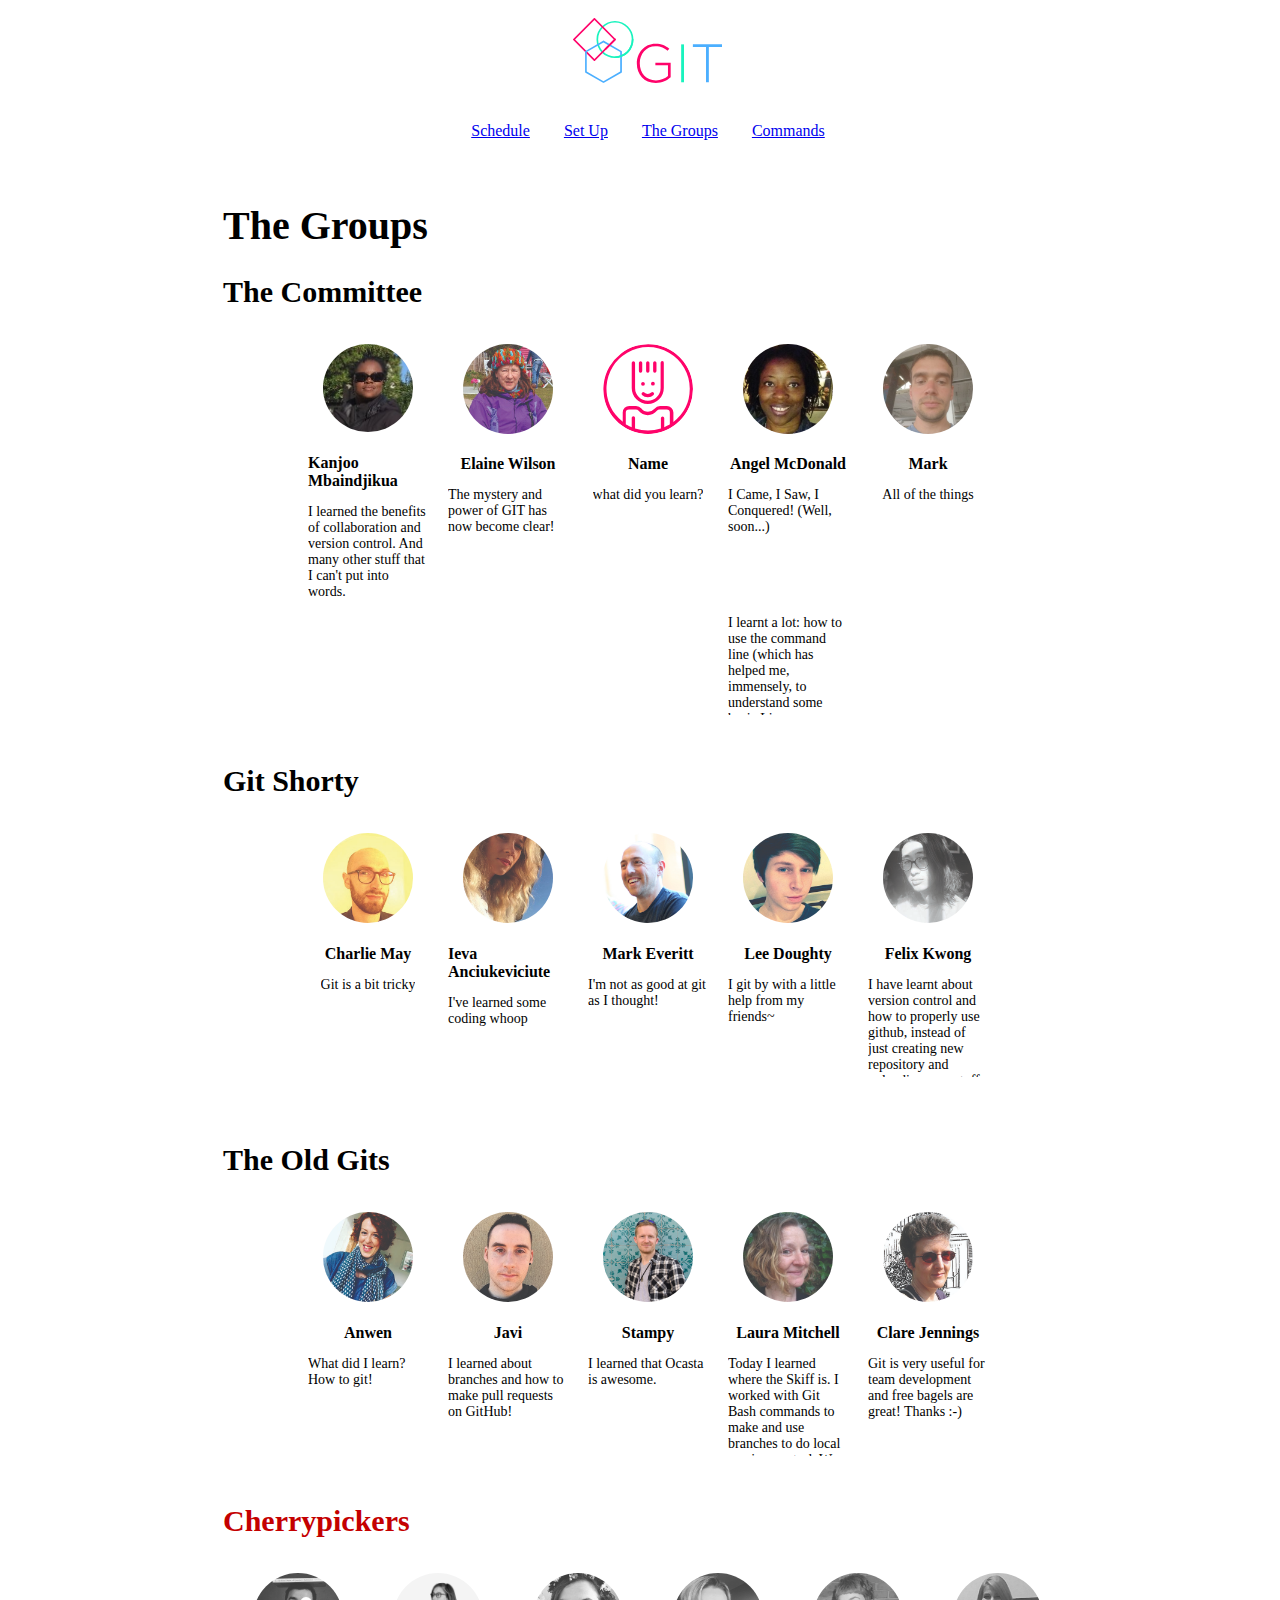
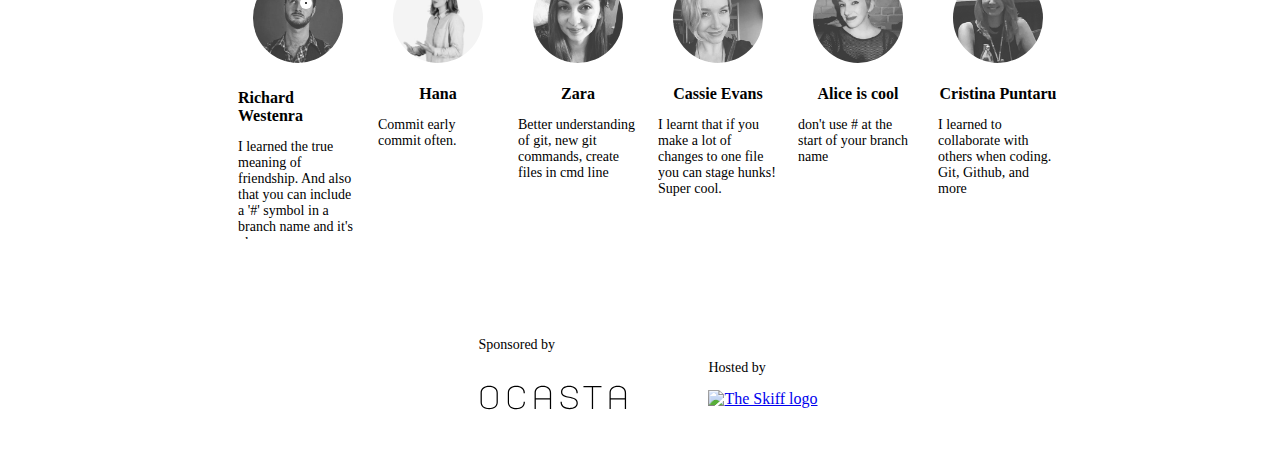
==== commit 9d4037e7: "Merge branch 'master' into ticket17-angel-delight" ====
--- a/groups.html
+++ b/groups.html
@@ -60,9 +60,12 @@
                     <p>what did you learn?</p>
                 </div>
                 <div class="person">
-                    <img src="images/person.svg" alt="">
-                    <h4>Name</h4>
-                    <p>what did you learn?</p>
+                    <img src="images/photos/AngelM.jpg" alt="profile picture">
+                    <h4>Angel McDonald</h4>
+                    <p>I Came, I Saw, I Conquered! (Well, soon...)</p>
+                    <p>I learnt a lot: how to use the command line (which has helped me, immensely, to understand
+                      some basic Linux commands; how developers organise their workflow (important for my upcoming exams!);
+                      how Git and GitHub relate and interact (necessary for my personal project and budding developer profile))</p>
                 </div>
                 <div class="person">
                     <img src="images/photos/MarkH.jpg" alt="MarkH">
--- a/css/styles.css
+++ b/css/styles.css
@@ -1,4 +1,4 @@
-/* ==========================================================================
+ /* ==========================================================================
 
    How you style the page is up to you. Look to the design guides for help or just wing it!
    We've sorted the layout for you, you lucky things, so treat this like a coloring book.
@@ -33,9 +33,8 @@
 
 /*------------------Global Styles---------------------*/
 
-body {
-  font-family: Montserrat, arial, sans-serif;
-}
+
+/* body {}
 
 h1,
 h2,
@@ -44,29 +43,21 @@
 
 p {}
 
-a {}
+a {} */
 
 
 /*------------------Header and Nav---------------------*/
 
-header {}
 
-nav {
-  border-bottom: 5px solid #ff036a;
-}
+/* header {}
+
+nav {}
 
 nav ul li {}
 
-nav ul li a {
-  color: #37444a;
-  text-decoration: none;
-}
+nav ul li a {}
 
-nav ul li a:hover {
-  color: #ffffff;
-  background-color: #ff036a;
-  border-radius: 0.5em 0.5em 0 0;
-}
+nav ul li a:hover {} */
 
 
 /* use both of these classes to style the active nav link */
@@ -77,75 +68,44 @@
   border-radius: 0.5em 0.5em 0 0;
 }
 
-.active {
-  color: #ffffff;
-  background-color: #ff036a;
-  border-radius: 0.5em 0.5em 0 0;
-}
+.active {} */
 
 
 /*------------------Schedule---------------------*/
 
-.schedule {
-    background-color: #ffffff;
-}
 
-.schedule p {
-    font-size: 1em;
-}
+/* .schedule {}
 
-.time {
-    background-color: #37444a;
-    color: #ffffff;
-}
+.time {}
 
-.coffee {
-    background-color: #4bafff;
-}
+.coffee {}
 
-.morning {
-    background-color: #19f3be;
-}
+.morning {}
 
-.lunch {
-    background-color: #ff036a;
-    color: #ffffff;
-}
+.lunch {}
 
-.afternoon {
-    background-color: #19f3be;
-}
+.afternoon {}
 
-.drinks {
-    background: #4bafff;
-}
+.drinks {}
 
+.time {} */
 
 /*------------------Setup page---------------------*/
+/*
 
+div.setup a {}
 
-div.setup a {
-  color: #ff036a;
-}
+div.setup strong {}
 
-div.setup strong {
-  background-color: #4bafff;
-}
+div.setup code {}
 
-div.setup code {
-  font-style: italic;
-}
-
-
+*/
 
 
 /*------------------Group 1---------------------*/
 
 
-.groups h2:nth-of-type(1) {
-  background-color: #19f3be;
-  text-align: center;
-}
+/*.groups h2:nth-of-type(1) {}
 
 .group1 {}
 
@@ -153,11 +113,10 @@
 
 .group1 .person h4 {}
 
-.group1 .person img {}
+.group1 .person img {} */
 
 
 /*------------------Group 2---------------------*/
-
 
 /* .groups h2:nth-of-type(2) {}
 
@@ -171,7 +130,6 @@
 
 
 /*------------------Group 3---------------------*/
-
 
  .groups h2:nth-of-type(3) {
    text-transform: uppercase;
@@ -204,7 +162,6 @@
 
 /*------------------Group 4---------------------*/
 
-
 /* .groups h2:nth-of-type(4) {}
 
 .group4 {}
@@ -224,9 +181,6 @@
 }
 
 
-/*------------------Footer---------------------*/
+/* footer {}
 
-footer {
-  background-color: #4bafff;
-}
-.footer-logo {}
+.footer-logo {} */
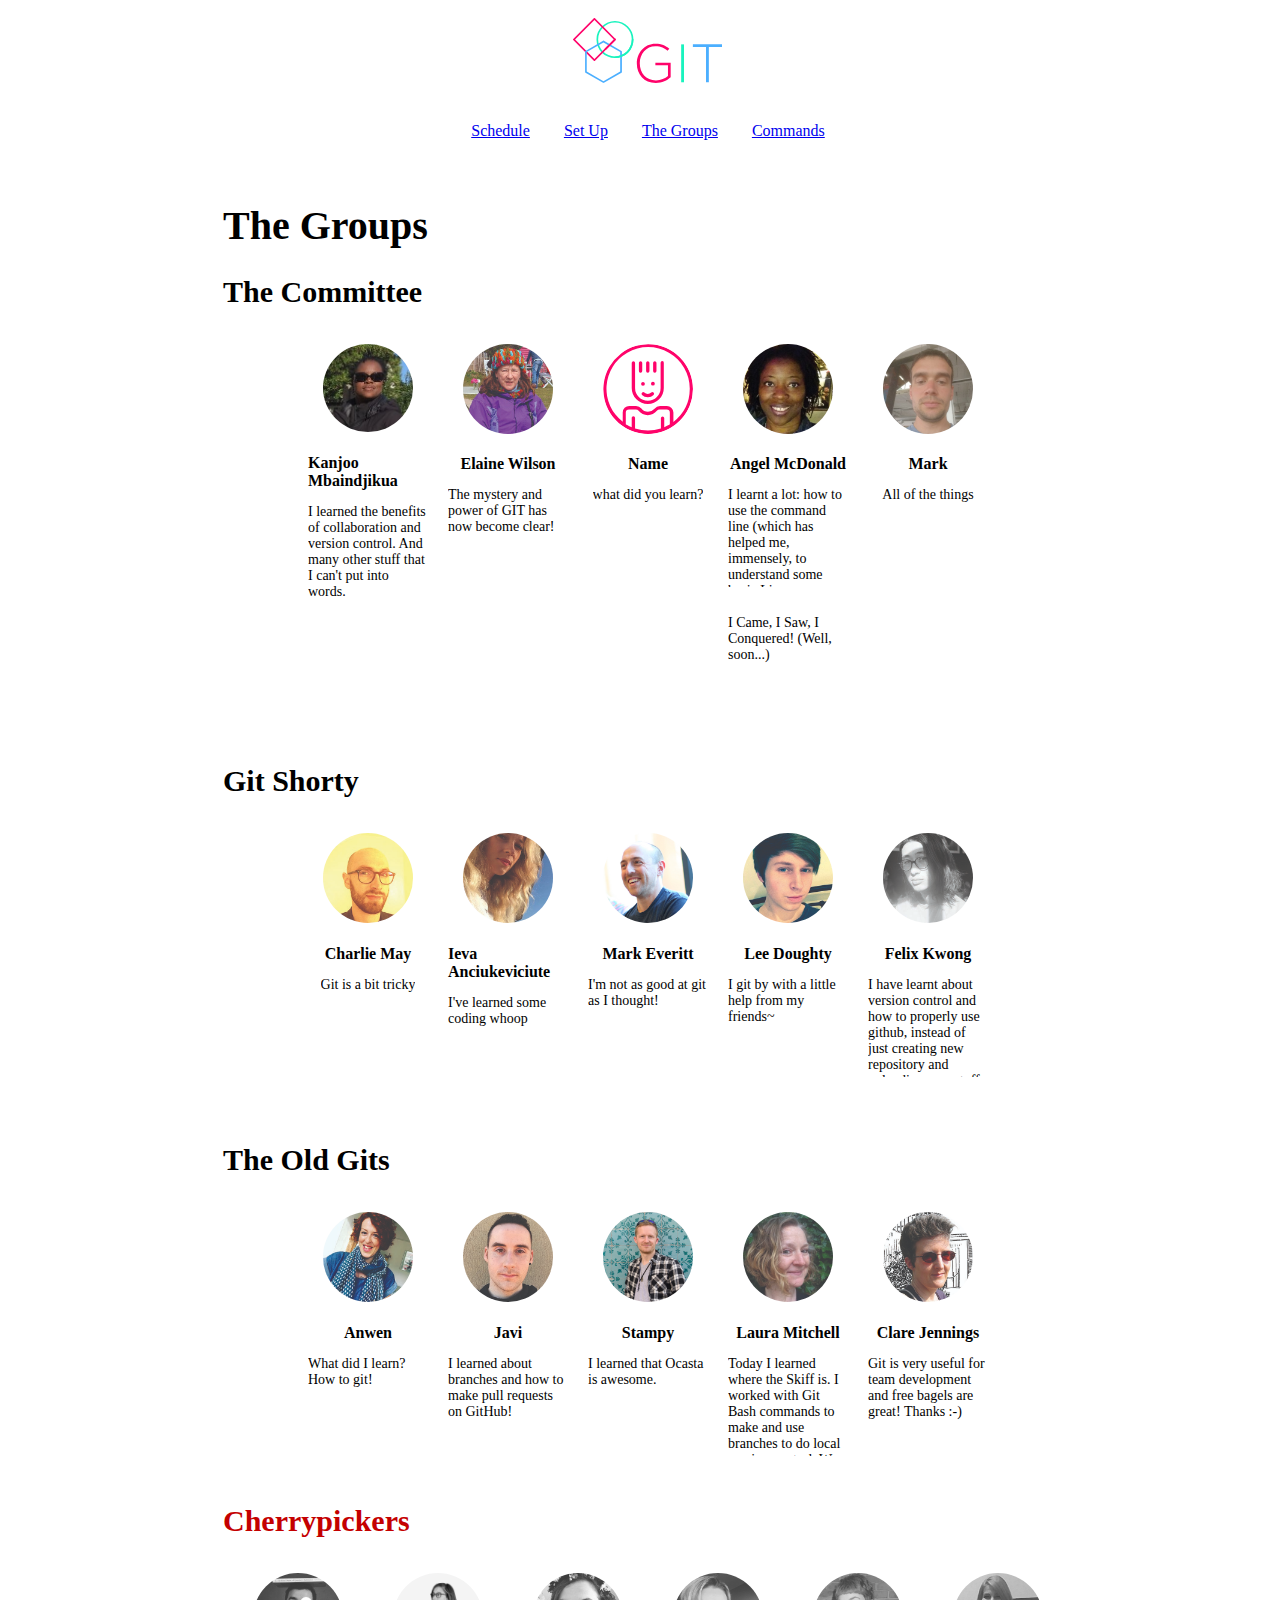
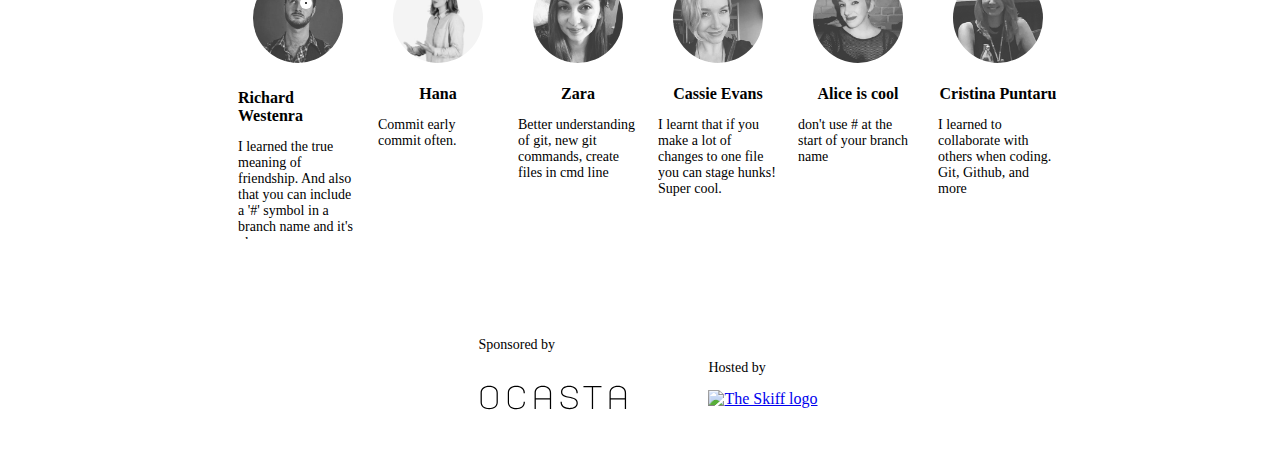
==== commit c09e68e0: "Details Angel" ====
--- a/groups.html
+++ b/groups.html
@@ -62,10 +62,10 @@
                 <div class="person">
                     <img src="images/photos/AngelM.jpg" alt="profile picture">
                     <h4>Angel McDonald</h4>
+                    <p>I learnt a lot: how to use the command line (which has helped me, immensely, to understand
+                    some basic Linux commands; how developers organise their workflow (important for my upcoming exams!);
+                    how Git and GitHub relate and interact (necessary for my personal project and budding developer profile))</p>
                     <p>I Came, I Saw, I Conquered! (Well, soon...)</p>
-                    <p>I learnt a lot: how to use the command line (which has helped me, immensely, to understand
-                      some basic Linux commands; how developers organise their workflow (important for my upcoming exams!);
-                      how Git and GitHub relate and interact (necessary for my personal project and budding developer profile))</p>
                 </div>
                 <div class="person">
                     <img src="images/photos/MarkH.jpg" alt="MarkH">
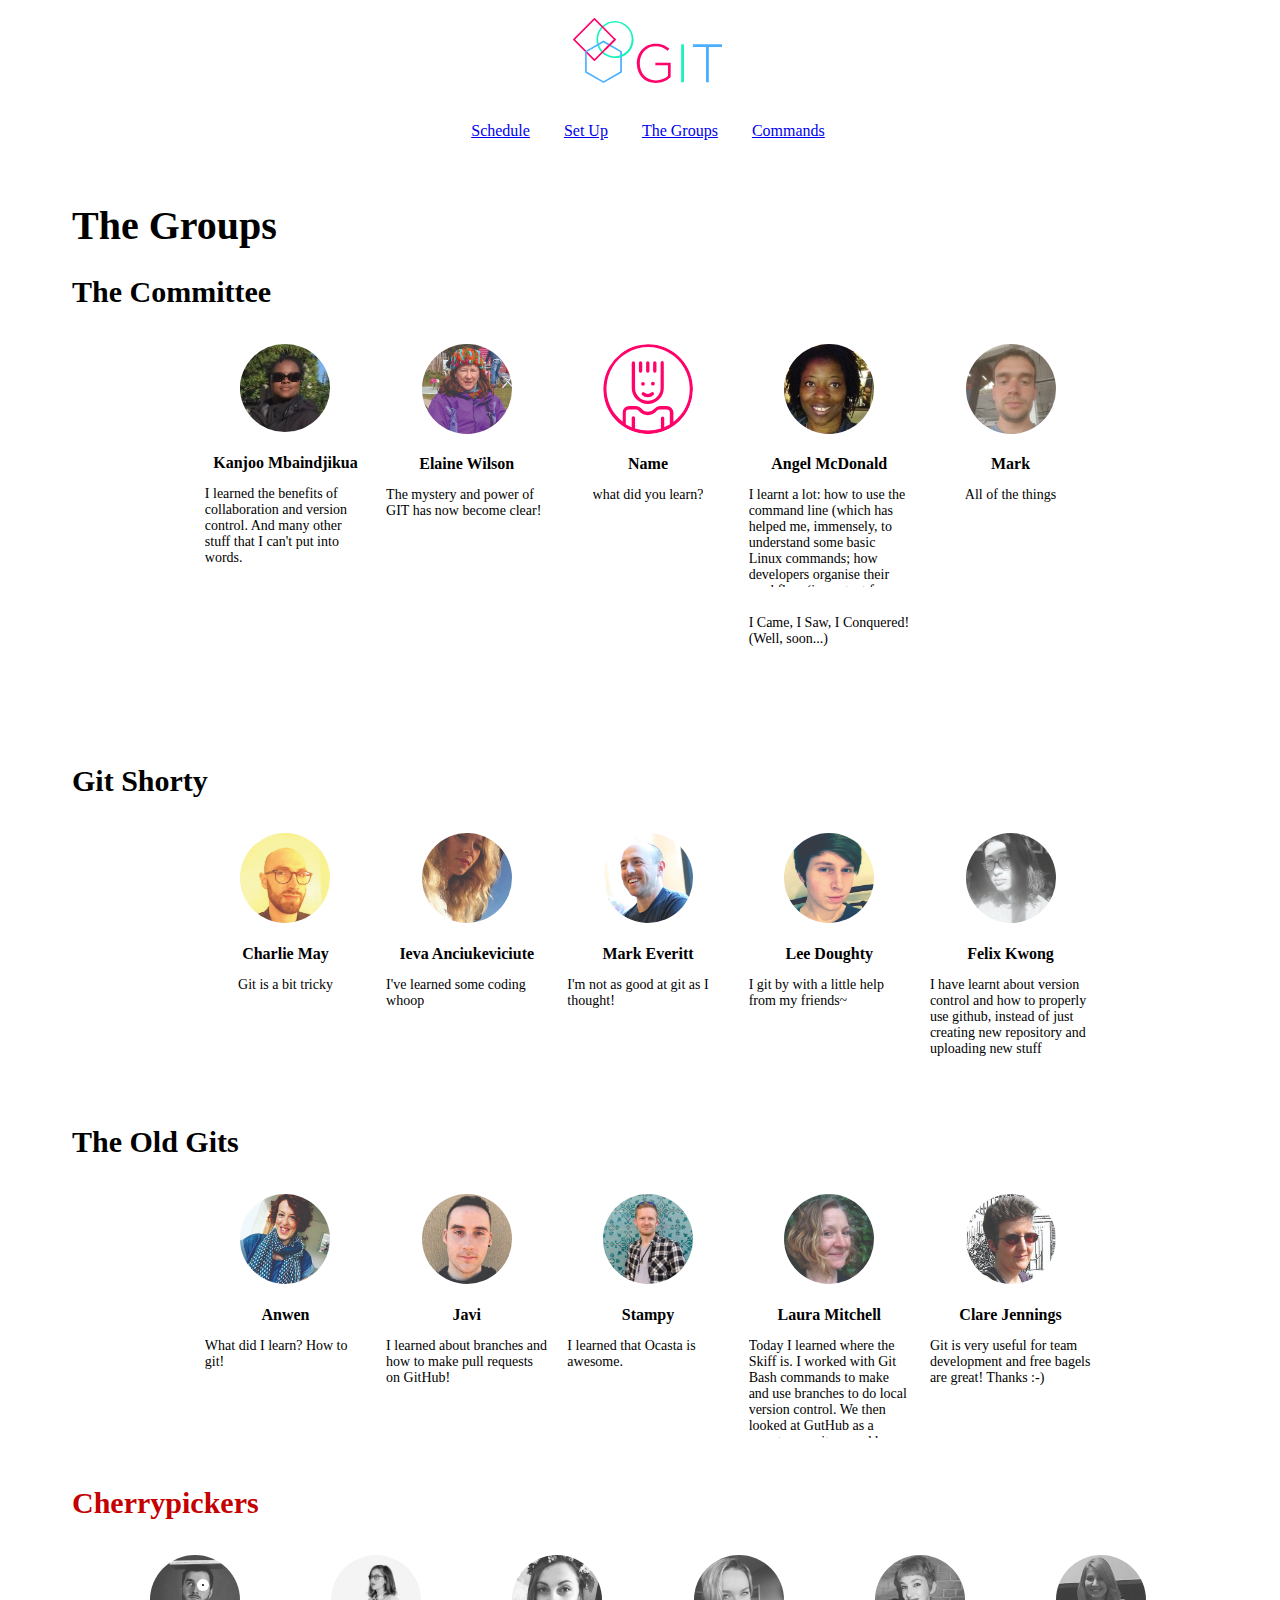
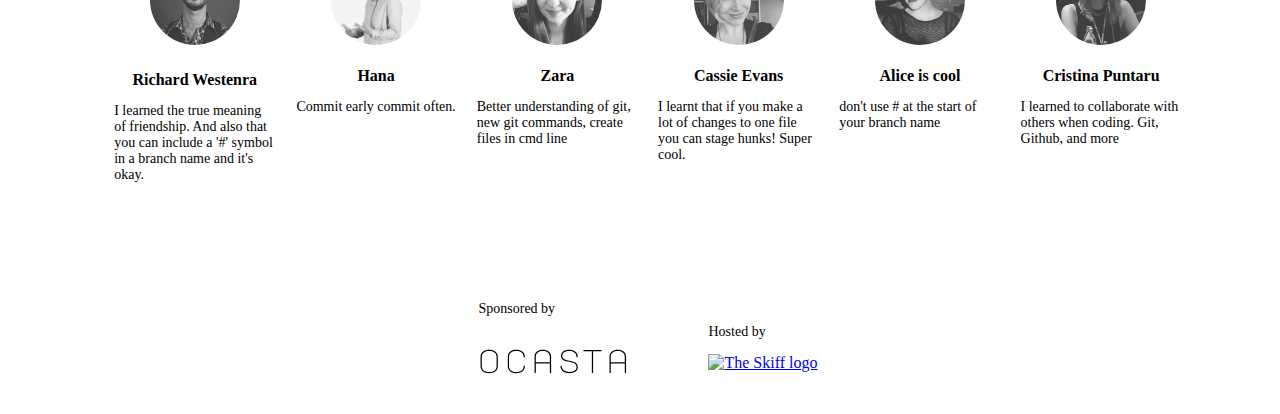
==== commit 168108cd: "widened container on groups page" ====
--- a/groups.html
+++ b/groups.html
@@ -31,7 +31,7 @@
 
     </header>
 
-    <div class="main">
+    <div class="main-groups">
 
         <section class="groups">
 
--- a/css/layout.css
+++ b/css/layout.css
@@ -26,7 +26,11 @@
     max-width: 850px;
     margin: 0 auto;
 }
-
+.main-groups {
+    padding-top: 20px;
+    width: 90%;
+    margin: 0 auto;
+}
 
 /*------------------Header / Nav ---------------------*/
 
